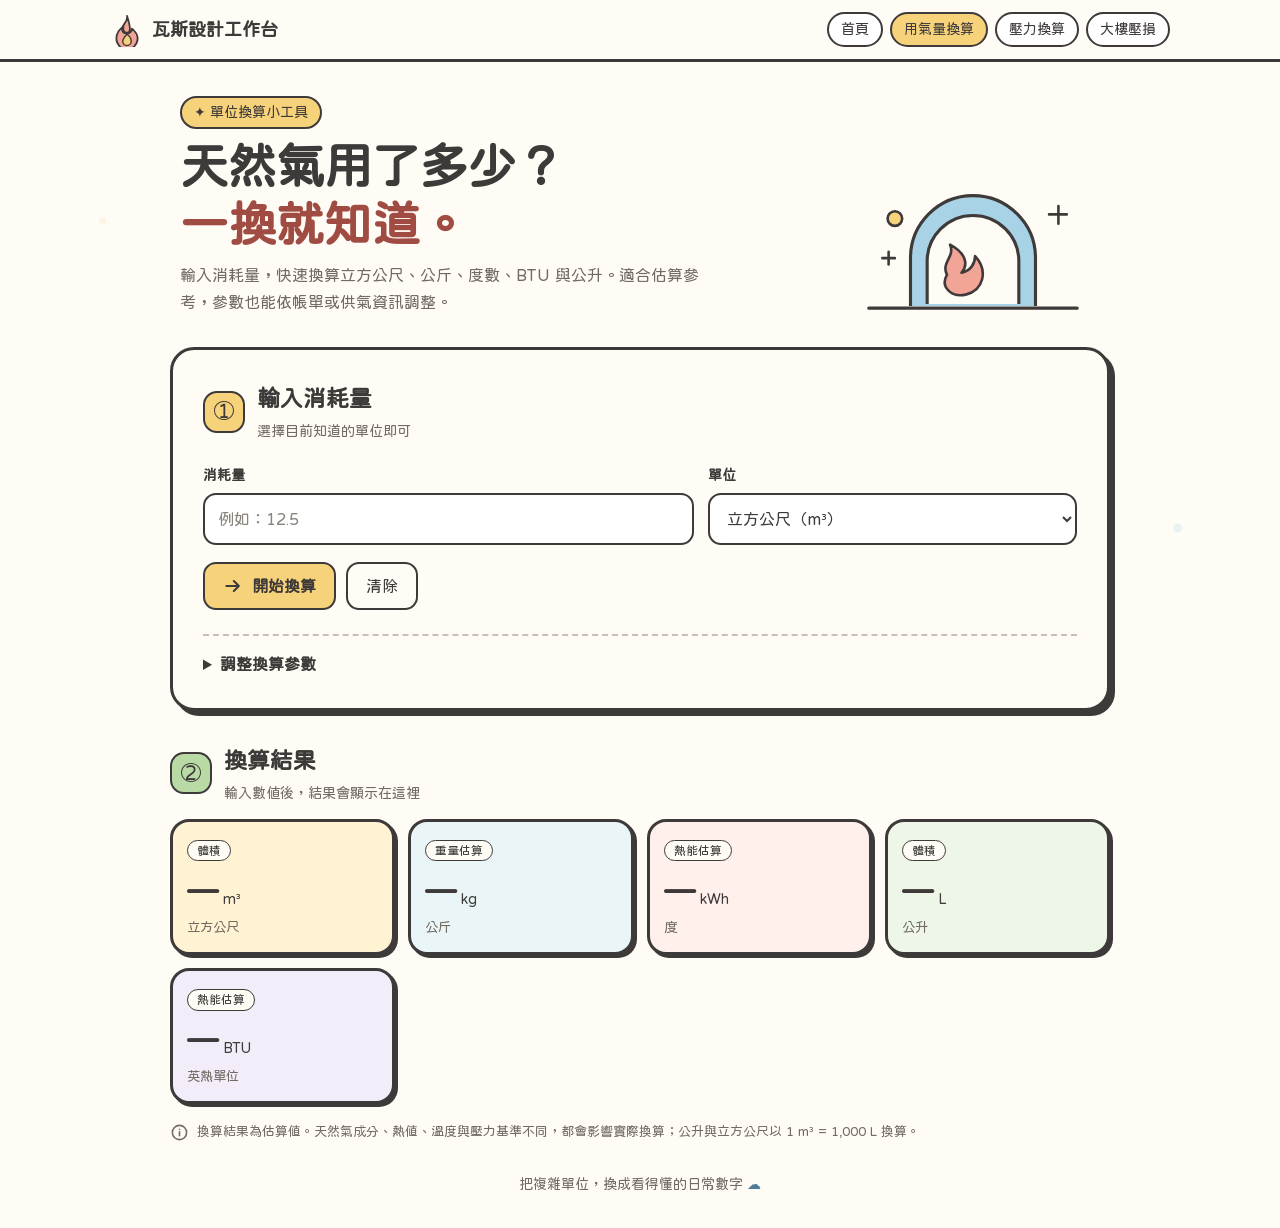
==== consumption.html @ 9aea8eed "Redesign professional gas engineering homepage Co-authored-by: Copilot <223556219+Copilot@users.nore" ====
<!doctype html>
<html lang="zh-Hant-TW">
<head>
  <meta charset="utf-8">
  <meta name="viewport" content="width=device-width, initial-scale=1, viewport-fit=cover">
  <meta name="theme-color" content="#FFFCF6">
  <meta name="description" content="天然氣消耗量單位換算工具，可換算立方公尺、公斤、度（kWh）、BTU 與公升。">
  <title>用氣量換算｜身為一位專業的瓦斯設計員</title>
  <link rel="preconnect" href="https://fonts.googleapis.com">
  <link rel="preconnect" href="https://fonts.gstatic.com" crossorigin>
  <link href="https://fonts.googleapis.com/css2?family=Huninn&display=swap" rel="stylesheet">
  <link rel="stylesheet" href="gas.css">
  <script src="gas.js" defer></script>
</head>
<body>
  <header class="topbar">
    <a class="brand" href="index.html" aria-label="瓦斯設計工作台首頁">
      <svg viewBox="0 0 48 48" aria-hidden="true">
        <path d="M24 4c2 9-7 11-7 19 0 4 3 6 7 6s7-3 7-7c5 4 8 9 8 14a15 15 0 0 1-30 0c0-7 4-13 10-17-1 6 1 9 5 9 5 0 6-5 0-24Z" fill="#F2A497" stroke="#3E3A39" stroke-width="2.5" stroke-linejoin="round"/>
        <path d="M24 30c-4 4-6 7-6 10a6 6 0 0 0 12 0c0-3-2-7-6-10Z" fill="#F6D27A" stroke="#3E3A39" stroke-width="2"/>
      </svg>
      <span>瓦斯設計工作台</span>
    </a>
    <nav class="page-nav" aria-label="瓦斯換算工具">
      <a class="page-nav__link" href="index.html">首頁</a>
      <a class="page-nav__link page-nav__link--active" href="consumption.html" aria-current="page">用氣量換算</a>
      <a class="page-nav__link" href="pressure.html">壓力換算</a>
      <a class="page-nav__link" href="pipe-loss.html">大樓壓損</a>
    </nav>
  </header>

  <main class="page">
    <section class="intro" aria-labelledby="page-title">
      <p class="eyebrow"><span aria-hidden="true">✦</span> 單位換算小工具</p>
      <h1 id="page-title">天然氣用了多少？<br><span>一換就知道。</span></h1>
      <p class="intro__copy">輸入消耗量，快速換算立方公尺、公斤、度數、BTU 與公升。適合估算參考，參數也能依帳單或供氣資訊調整。</p>
      <div class="doodle" aria-hidden="true">
        <svg viewBox="0 0 240 150">
          <path d="M20 124h200" fill="none" stroke="#3E3A39" stroke-width="3" stroke-linecap="round"/>
          <path d="M60 122V76a60 60 0 0 1 120 0v46" fill="#A8D3E6" stroke="#3E3A39" stroke-width="3"/>
          <path d="M76 120V79a44 44 0 0 1 88 0v41" fill="#FFFCF6" stroke="#3E3A39" stroke-width="3"/>
          <path d="M95 92c-6-12 8-17 3-29 15 8 18 19 11 27 9-2 13-9 13-16 13 14 8 33-9 37-13 3-25-7-18-19Z" fill="#F2A497" stroke="#3E3A39" stroke-width="2.5" stroke-linejoin="round"/>
          <circle cx="45" cy="38" r="7" fill="#F6D27A" stroke="#3E3A39" stroke-width="2.5"/>
          <path d="M193 34h17m-8-8v17" stroke="#3E3A39" stroke-width="2.5" stroke-linecap="round"/>
          <path d="M33 76h12m-6-6v12" stroke="#3E3A39" stroke-width="2.5" stroke-linecap="round"/>
        </svg>
      </div>
    </section>

    <section class="calculator card" aria-labelledby="calculator-title">
      <div class="section-title">
        <span class="section-icon" aria-hidden="true">①</span>
        <div>
          <h2 id="calculator-title">輸入消耗量</h2>
          <p>選擇目前知道的單位即可</p>
        </div>
      </div>

      <form id="conversion-form" novalidate>
        <div class="input-row">
          <label class="field" for="amount">
            <span class="field__label">消耗量</span>
            <input id="amount" name="amount" type="number" min="0" step="any" inputmode="decimal" placeholder="例如：12.5" aria-describedby="form-error">
          </label>
          <label class="field field--unit" for="unit">
            <span class="field__label">單位</span>
            <select id="unit" name="unit">
              <option value="m3">立方公尺（m³）</option>
              <option value="kg">公斤（kg）</option>
              <option value="kwh">度（kWh）</option>
              <option value="btu">英熱單位（BTU）</option>
              <option value="l">公升（L）</option>
            </select>
          </label>
        </div>
        <p id="form-error" class="form-error" role="alert" hidden></p>
        <div class="actions">
          <button class="button button--primary" type="submit">
            <svg viewBox="0 0 24 24" aria-hidden="true"><path d="M4 12h15m-6-6 6 6-6 6" fill="none" stroke="currentColor" stroke-width="2.5" stroke-linecap="round" stroke-linejoin="round"/></svg>
            開始換算
          </button>
          <button class="button button--quiet" id="clear-button" type="reset">清除</button>
        </div>
      </form>

      <details class="settings">
        <summary>調整換算參數</summary>
        <p class="settings__hint">預設為估算值；若有帳單或供氣商提供的資料，請以實際資訊替換。</p>
        <div class="settings__grid">
          <label class="field" for="energy-factor">
            <span class="field__label">每立方公尺熱值（kWh/m³）</span>
            <input id="energy-factor" type="number" min="0" step="any" value="10.55" inputmode="decimal">
          </label>
          <label class="field" for="density-factor">
            <span class="field__label">每立方公尺重量（kg/m³）</span>
            <input id="density-factor" type="number" min="0" step="any" value="0.72" inputmode="decimal">
          </label>
        </div>
      </details>
    </section>

    <section class="results" aria-labelledby="results-title" aria-live="polite">
      <div class="section-title section-title--results">
        <span class="section-icon section-icon--green" aria-hidden="true">②</span>
        <div>
          <h2 id="results-title">換算結果</h2>
          <p id="result-caption">輸入數值後，結果會顯示在這裡</p>
        </div>
      </div>
      <div class="result-grid">
        <article class="result-card result-card--yellow">
          <span class="result-card__label">體積</span>
          <p class="result-value"><output id="result-m3">—</output><span>m³</span></p>
          <small>立方公尺</small>
        </article>
        <article class="result-card result-card--blue">
          <span class="result-card__label">重量估算</span>
          <p class="result-value"><output id="result-kg">—</output><span>kg</span></p>
          <small>公斤</small>
        </article>
        <article class="result-card result-card--coral">
          <span class="result-card__label">熱能估算</span>
          <p class="result-value"><output id="result-kwh">—</output><span>kWh</span></p>
          <small>度</small>
        </article>
        <article class="result-card result-card--green">
          <span class="result-card__label">體積</span>
          <p class="result-value"><output id="result-l">—</output><span>L</span></p>
          <small>公升</small>
        </article>
        <article class="result-card result-card--purple">
          <span class="result-card__label">熱能估算</span>
          <p class="result-value"><output id="result-btu">—</output><span>BTU</span></p>
          <small>英熱單位</small>
        </article>
      </div>
      <p class="disclaimer">
        <svg viewBox="0 0 24 24" aria-hidden="true"><circle cx="12" cy="12" r="9" fill="none" stroke="currentColor" stroke-width="2"/><path d="M12 11v5m0-8h.01" stroke="currentColor" stroke-width="2" stroke-linecap="round"/></svg>
        換算結果為估算值。天然氣成分、熱值、溫度與壓力基準不同，都會影響實際換算；公升與立方公尺以 1 m³ = 1,000 L 換算。
      </p>
    </section>

    <footer class="footer">把複雜單位，換成看得懂的日常數字 <span aria-hidden="true">☁</span></footer>
  </main>
</body>
</html>
---- gas.css ----
:root {
  color-scheme: light;
  --paper: #fffcf6;
  --ink: #3e3a39;
  --muted: #716b63;
  --coral: #f2a497;
  --yellow: #f6d27a;
  --blue: #a8d3e6;
  --green: #b9daa5;
  --line: 3px solid var(--ink);
  --shadow: 5px 5px 0 var(--ink);
  font-family: "Huninn", "PingFang TC", "Noto Sans TC", "Microsoft JhengHei", sans-serif;
  scroll-behavior: smooth;
}

*, *::before, *::after { box-sizing: border-box; }

body {
  margin: 0;
  color: var(--ink);
  background:
    radial-gradient(circle at 8% 18%, rgb(246 210 122 / 18%) 0 3px, transparent 4px),
    radial-gradient(circle at 92% 43%, rgb(168 211 230 / 25%) 0 4px, transparent 5px),
    var(--paper);
  font-size: 16px;
  line-height: 1.65;
}

button, input, select { font: inherit; }
button, select { color: inherit; }
a { color: inherit; }
svg { display: block; }
:focus-visible { outline: 3px dashed #527b65; outline-offset: 4px; }

.topbar {
  display: flex;
  min-height: 62px;
  align-items: center;
  justify-content: space-between;
  gap: 12px;
  border-bottom: var(--line);
  background: var(--paper);
  padding: 8px max(16px, calc((100vw - 1060px) / 2));
}

.brand {
  display: inline-flex;
  align-items: center;
  gap: 8px;
  font-size: 18px;
  font-weight: 700;
  text-decoration: none;
  white-space: nowrap;
}

.brand svg { width: 34px; height: 34px; }
.page-nav { display: flex; flex-wrap: wrap; justify-content: flex-end; gap: 7px; }
.page-nav__link { border: 2px solid var(--ink); border-radius: 999px; background: white; padding: 4px 12px; font-size: 14px; text-decoration: none; transition: background .15s ease; }
.page-nav__link:hover, .page-nav__link--active { background: var(--yellow); }

.page { width: min(940px, calc(100% - 32px)); margin: 0 auto; padding-bottom: 32px; }

.intro {
  position: relative;
  display: grid;
  min-height: 250px;
  align-content: center;
  padding: 34px 270px 32px 10px;
}

.eyebrow {
  width: fit-content;
  margin: 0 0 9px;
  border: 2px solid var(--ink);
  border-radius: 999px;
  background: var(--yellow);
  padding: 3px 12px;
  font-size: 14px;
}

h1, h2, p { margin-top: 0; }
h1 { margin-bottom: 9px; font-size: clamp(32px, 5vw, 48px); line-height: 1.2; }
h1 span { color: #a14c43; }
.intro__copy { max-width: 530px; margin: 0; color: var(--muted); }
.doodle { position: absolute; right: 12px; bottom: 12px; width: min(250px, 34%); }

.card { border: var(--line); border-radius: 24px; background: var(--paper); box-shadow: var(--shadow); }
.calculator { padding: clamp(18px, 4vw, 30px); }
.section-title { display: flex; align-items: center; gap: 12px; margin-bottom: 21px; }
.section-icon { display: grid; width: 42px; height: 42px; flex: 0 0 42px; place-items: center; border: 2px solid var(--ink); border-radius: 14px; background: var(--yellow); font-size: 22px; }
.section-icon--green { background: var(--green); }
.section-title h2 { margin: 0; font-size: 23px; }
.section-title p { margin: 2px 0 0; color: var(--muted); font-size: 14px; }

.input-row { display: grid; grid-template-columns: minmax(0, 1fr) minmax(190px, .75fr); gap: 14px; }
.field { display: grid; gap: 6px; min-width: 0; }
.field__label { font-size: 14px; font-weight: 700; }
.field input, .field select {
  width: 100%;
  min-height: 52px;
  border: 2px solid var(--ink);
  border-radius: 13px;
  background: white;
  padding: 9px 13px;
}
.field input::placeholder { color: #89847b; }
.field input:focus, .field select:focus { outline: 3px dashed #527b65; outline-offset: 3px; }

.actions { display: flex; flex-wrap: wrap; gap: 10px; margin-top: 17px; }
.button { display: inline-flex; min-height: 48px; align-items: center; justify-content: center; gap: 9px; border: 2px solid var(--ink); border-radius: 13px; padding: 8px 18px; cursor: pointer; transition: transform .15s ease, box-shadow .15s ease; }
.button:hover { transform: translateY(-2px); box-shadow: 2px 3px 0 var(--ink); }
.button--primary { background: var(--yellow); font-weight: 700; }
.button--primary svg { width: 20px; height: 20px; }
.button--quiet { background: transparent; }

.form-error { margin: 10px 0 0; color: #9d2922; font-size: 14px; }
.settings { margin-top: 24px; border-top: 2px dashed #c8c0b3; padding-top: 15px; }
.settings summary { width: fit-content; cursor: pointer; font-weight: 700; }
.settings__hint { margin: 8px 0 12px; color: var(--muted); font-size: 14px; }
.settings__grid { display: grid; grid-template-columns: repeat(2, minmax(0, 1fr)); gap: 14px; }
.settings .field input { min-height: 45px; }

.results { padding-top: 31px; }
.section-title--results { margin-bottom: 14px; }
.result-grid { display: grid; grid-template-columns: repeat(4, minmax(0, 1fr)); gap: 13px; }
.result-card { min-width: 0; border: var(--line); border-radius: 19px; padding: 14px; box-shadow: 3px 3px 0 var(--ink); }
.result-card--yellow { background: #fff3d4; }
.result-card--blue { background: #eaf5f8; }
.result-card--coral { background: #fff0ec; }
.result-card--green { background: #eef6e8; }
.result-card--purple { background: #f3edfa; }
.result-card__label { display: inline-block; border: 1.5px solid var(--ink); border-radius: 999px; background: var(--paper); padding: 0 9px; font-size: 12px; }
.result-value { display: flex; align-items: baseline; gap: 5px; overflow-wrap: anywhere; margin: 12px 0 0; font-size: clamp(23px, 4vw, 31px); font-weight: 700; line-height: 1.25; font-variant-numeric: tabular-nums; }
.result-value span { flex: 0 0 auto; font-size: 14px; font-weight: 400; }
.result-card small { display: block; margin-top: 3px; color: var(--muted); }

.disclaimer { display: flex; align-items: flex-start; gap: 8px; margin: 17px 0 0; color: var(--muted); font-size: 13px; }
.disclaimer svg { width: 19px; height: 19px; flex: 0 0 19px; margin-top: 2px; }
.footer { padding-top: 31px; color: var(--muted); text-align: center; font-size: 14px; }
.footer span { color: #527b9b; }

.pressure-intro { min-height: 0; padding-block: 35px 20px; }
.pressure-intro .intro__copy { max-width: 700px; }
.pressure-card { padding: clamp(18px, 4vw, 30px); }
.pressure-results { margin-top: 24px; }
.table-wrap { overflow-x: auto; border: 2px solid var(--ink); border-radius: 14px; background: white; -webkit-overflow-scrolling: touch; }
.conversion-table { width: 100%; min-width: 760px; border-collapse: collapse; font-variant-numeric: tabular-nums; }
.conversion-table th, .conversion-table td { border: 1px solid #6f7774; padding: 9px 10px; text-align: right; white-space: nowrap; }
.conversion-table thead th { background: #39e6c6; text-align: center; }
.conversion-table thead th:first-child, .conversion-table tbody th { background: #b7f5eb; }
.conversion-table tbody th { position: sticky; left: 0; z-index: 1; text-align: left; }
.conversion-table tbody tr:nth-child(even) { background: #e6fbf7; }

.building-fields { display: grid; grid-template-columns: repeat(3, minmax(0, 1fr)); gap: 14px; }
.settings__hint { margin: 14px 0 0; color: var(--muted); font-size: 14px; }
.segments-card, .loss-output { margin-top: 24px; }
.segment-table-wrap { overflow-x: auto; border: 2px solid var(--ink); border-radius: 14px; background: white; -webkit-overflow-scrolling: touch; }
.segment-table { width: 100%; min-width: 930px; border-collapse: collapse; font-variant-numeric: tabular-nums; }
.segment-table th, .segment-table td { border: 1px solid #b9b3a9; padding: 7px; text-align: center; vertical-align: middle; }
.segment-table thead th { background: #eaf5f8; font-size: 13px; white-space: nowrap; }
.segment-table td input { width: 100%; min-width: 68px; min-height: 40px; border: 1.5px solid #827b71; border-radius: 8px; background: var(--paper); padding: 5px 7px; text-align: center; font-variant-numeric: tabular-nums; }
.segment-table td input:focus { outline: 3px dashed #527b65; outline-offset: 2px; }
.segment-table td:nth-child(1) input, .segment-table td:nth-child(2) input { min-width: 84px; }
.remove-segment { min-height: 36px; border: 1.5px solid var(--ink); border-radius: 8px; background: #fff0ec; padding: 4px 8px; cursor: pointer; white-space: nowrap; }
.remove-segment:disabled { opacity: .45; cursor: not-allowed; }
.loss-summary { grid-template-columns: repeat(4, minmax(0, 1fr)); }
.loss-summary .result-value { font-size: clamp(20px, 3vw, 29px); }
.pressure-status { margin: 17px 0 14px; border: 2px dashed var(--ink); border-radius: 12px; background: #fff3d4; padding: 10px 13px; font-weight: 700; }
.pressure-status[data-state="ok"] { background: #eef6e8; }
.pressure-status[data-state="error"] { background: #fff0ec; color: #8c2822; }
.result-table-wrap { margin-top: 12px; }
.result-table { min-width: 1020px; }
.formula-note { margin-top: 20px; border-top: 2px dashed #c8c0b3; padding-top: 14px; }
.formula-note summary { width: fit-content; cursor: pointer; font-weight: 700; }
.formula-note p { margin: 10px 0 0; color: var(--muted); font-size: 14px; }
@media (max-width: 640px) {
  .intro { min-height: 0; padding: 28px 4px 22px; }
  .intro__copy { max-width: 75%; }
  .doodle { right: 0; bottom: 12px; width: 30%; }
  .result-grid { grid-template-columns: repeat(2, minmax(0, 1fr)); }
  .building-fields { grid-template-columns: repeat(2, minmax(0, 1fr)); }
}

@media (max-width: 430px) {
  .topbar { min-height: 56px; padding-inline: 12px; }
  .brand { gap: 5px; font-size: 16px; }
  .brand svg { width: 30px; height: 30px; }
  .page-nav { gap: 5px; }
  .page-nav__link { padding: 4px 8px; font-size: 12px; }
  .page { width: min(100% - 24px, 940px); }
  .intro__copy { max-width: 100%; padding-right: 68px; font-size: 14px; }
  .doodle { right: -5px; bottom: 4px; width: 90px; opacity: .8; }
  .input-row, .settings__grid { grid-template-columns: 1fr; gap: 11px; }
  .building-fields { grid-template-columns: 1fr; gap: 11px; }
  .field--unit { max-width: none; }
  .result-card { padding: 11px; }
}

@media (prefers-reduced-motion: reduce) {
  *, *::before, *::after { scroll-behavior: auto !important; transition-duration: .01ms !important; }
}

/* Professional tool landing page */
.home-page { background: #f3f6f5; color: #203331; }
.home-topbar { min-height: 70px; border-bottom: 1px solid #dce5e2; padding-inline: max(20px, calc((100vw - 1120px) / 2)); }
.home-topbar .brand { gap: 10px; font-size: 17px; }
.home-topbar .brand svg { width: 36px; height: 36px; }
.home-topbar .page-nav__link { border-color: transparent; background: transparent; color: #50615d; font-size: 14px; }
.home-topbar .page-nav__link:hover, .home-topbar .page-nav__link--active { border-color: #d7e4df; background: #eaf1ee; color: #183b3a; }
.home-main { width: min(1120px, calc(100% - 40px)); margin-inline: auto; padding: 28px 0 24px; }
.home-hero {
  position: relative;
  display: grid;
  min-height: 430px;
  grid-template-columns: minmax(0, .95fr) minmax(0, 1.05fr);
  align-items: center;
  gap: 28px;
  overflow: hidden;
  border: 1px solid #204642;
  border-radius: 26px;
  background: linear-gradient(118deg, #173b39 0%, #204a45 58%, #2a5a52 100%);
  padding: clamp(32px, 6vw, 68px);
  color: #f8fbf9;
  box-shadow: 0 16px 40px rgb(25 54 49 / 12%);
}
.home-hero::before, .home-hero::after { position: absolute; border: 1px solid rgb(227 240 235 / 10%); border-radius: 50%; content: ""; pointer-events: none; }
.home-hero::before { width: 410px; height: 410px; top: -270px; left: 36%; }
.home-hero::after { width: 270px; height: 270px; right: -180px; bottom: -180px; }
.home-hero__copy, .home-hero__visual { position: relative; z-index: 1; }
.home-eyebrow, .home-kicker { color: #8db9aa; font-size: 11px; font-weight: 700; letter-spacing: .16em; }
.home-eyebrow { display: flex; align-items: center; gap: 9px; margin: 0 0 18px; }
.home-eyebrow span { width: 8px; height: 8px; border-radius: 50%; background: #df9c69; box-shadow: 0 0 0 4px rgb(223 156 105 / 17%); }
.home-hero h1 { margin: 0; color: #fff; font-size: clamp(35px, 5vw, 57px); font-weight: 700; letter-spacing: .02em; line-height: 1.28; }
.home-hero h1 span { color: #e4b185; }
.home-hero__lead { max-width: 430px; margin: 19px 0 25px; color: #d2e0db; font-size: 16px; line-height: 1.9; }
.home-cta { display: inline-flex; min-height: 48px; align-items: center; gap: 15px; border: 1px solid #e8bc93; border-radius: 10px; background: #e8bc93; padding: 10px 17px; color: #203a36; font-weight: 700; text-decoration: none; transition: background .18s ease, transform .18s ease; }
.home-cta:hover { transform: translateY(-2px); background: #f0cba8; }
.home-cta svg { width: 19px; height: 19px; }
.home-hero__note { margin: 13px 0 0; color: #a9c2b9; font-size: 12px; }
.home-hero__visual { display: grid; place-items: center; min-width: 0; }
.schematic { position: relative; width: min(100%, 460px); border: 1px solid rgb(231 243 238 / 18%); border-radius: 19px; background: #f3f7f5; padding: 12px; box-shadow: 0 18px 35px rgb(8 28 26 / 19%); transform: rotate(1deg); }
.schematic > svg { width: 100%; height: auto; border-radius: 12px; }
.schematic__tag { display: flex; align-items: center; gap: 8px; padding: 8px 7px 2px; color: #405b55; font-size: 12px; }
.schematic__tag span { width: 7px; height: 7px; border-radius: 50%; background: #df9c69; }
.hero-stamp { position: absolute; right: -9px; bottom: -13px; display: flex; width: 75px; height: 75px; align-items: center; justify-content: center; gap: 5px; border: 1px solid #dce7e2; border-radius: 50%; background: #fff; color: #315d58; box-shadow: 0 8px 18px rgb(22 51 46 / 16%); transform: rotate(-8deg); }
.hero-stamp strong { color: #c6784b; font-size: 22px; }
.hero-stamp span { font-size: 11px; font-weight: 700; line-height: 1.3; }
.hero-index { position: absolute; right: 25px; bottom: 17px; color: rgb(236 245 241 / 45%); font-size: 10px; letter-spacing: .15em; }
.tools-section { padding-top: 53px; }
.home-section-heading { display: flex; align-items: end; justify-content: space-between; gap: 18px; margin-bottom: 18px; }
.home-kicker { margin: 0 0 6px; color: #66897e; }
.home-section-heading h2 { margin: 0; color: #203331; font-size: clamp(24px, 3vw, 31px); font-weight: 700; }
.home-section-heading > p { margin: 0 0 3px; color: #6b7b76; font-size: 14px; }
.tool-grid { display: grid; grid-template-columns: repeat(3, minmax(0, 1fr)); gap: 16px; }
.tool-card { display: flex; min-height: 250px; flex-direction: column; border: 1px solid #dce5e2; border-radius: 17px; background: #fff; padding: 21px; color: #243b37; text-decoration: none; box-shadow: 0 4px 14px rgb(35 62 56 / 4%); transition: transform .18s ease, border-color .18s ease, box-shadow .18s ease; }
.tool-card:hover { transform: translateY(-4px); border-color: #91b4a8; box-shadow: 0 12px 24px rgb(35 62 56 / 9%); }
.tool-card--featured { border-color: #315d58; background: #244b46; color: #f8fbf9; }
.tool-card__top { display: flex; align-items: flex-start; justify-content: space-between; margin-bottom: 18px; }
.tool-card__icon { display: grid; width: 47px; height: 47px; place-items: center; border-radius: 13px; background: #e3eee9; color: #315d58; }
.tool-card__icon svg { width: 32px; height: 32px; }
.tool-card__icon--blue { background: #e9f1f5; color: #557d8b; }
.tool-card__icon--sand { background: #f6eee5; color: #9c704b; }
.tool-card--featured .tool-card__icon { background: #e6eee9; }
.tool-card__arrow { color: #91a69f; font-size: 20px; line-height: 1; transition: transform .18s ease; }
.tool-card:hover .tool-card__arrow { transform: translate(2px, -2px); }
.tool-card__eyebrow { color: #77968c; font-size: 10px; font-weight: 700; letter-spacing: .14em; }
.tool-card--featured .tool-card__eyebrow { color: #a9c6bb; }
.tool-card h3 { margin: 5px 0 7px; font-size: 20px; font-weight: 700; }
.tool-card > p { margin: 0 0 18px; color: #71807a; font-size: 13px; line-height: 1.75; }
.tool-card--featured > p { color: #d0dfd9; }
.tool-card__link { display: flex; align-items: center; justify-content: space-between; margin-top: auto; border-top: 1px solid #e6ece9; padding-top: 12px; color: #315d58; font-size: 13px; font-weight: 700; }
.tool-card--featured .tool-card__link { border-top-color: rgb(237 246 242 / 20%); color: #f0c9a8; }
.method-strip { display: grid; grid-template-columns: 1.3fr repeat(3, 1fr); gap: 14px; margin-top: 30px; border: 1px solid #dce5e2; border-radius: 18px; background: #eaf0ed; padding: 22px; }
.method-strip__title { align-self: center; }
.method-strip__title .home-kicker { display: block; font-size: 9px; }
.method-strip__title strong { display: block; color: #294741; font-size: 17px; line-height: 1.5; }
.method-step { display: grid; align-content: center; gap: 3px; border-left: 1px solid #d0dcd7; padding-left: 17px; }
.method-step > span { color: #bd8057; font-size: 11px; font-weight: 700; letter-spacing: .12em; }
.method-step strong { color: #304943; font-size: 14px; }
.method-step small { color: #71807a; font-size: 11px; line-height: 1.5; }
.home-disclaimer { display: flex; align-items: flex-start; gap: 11px; margin-top: 17px; border: 1px solid #e6dfd3; border-radius: 12px; background: #faf8f3; padding: 13px 16px; }
.home-disclaimer__icon { display: grid; width: 20px; height: 20px; flex: 0 0 20px; place-items: center; border-radius: 50%; background: #eee2ce; color: #745b38; font-family: Georgia, serif; font-size: 13px; font-weight: 700; }
.home-disclaimer p { margin: 0; color: #70736d; font-size: 12px; line-height: 1.7; }
.home-disclaimer strong { color: #4a544e; }
.home-footer { display: flex; flex-wrap: wrap; align-items: center; justify-content: space-between; gap: 10px; margin-top: 24px; border-top: 1px solid #dce5e2; padding-top: 15px; color: #788780; font-size: 11px; }
.home-footer__brand { color: #315d58; font-size: 13px; font-weight: 700; text-decoration: none; }

@media (max-width: 800px) {
  .home-hero { grid-template-columns: 1fr; gap: 30px; }
  .home-hero__copy { max-width: 600px; }
  .home-hero__visual { justify-items: start; padding: 0 8px 10px 0; }
  .schematic { width: min(100%, 540px); }
  .method-strip { grid-template-columns: repeat(3, 1fr); }
  .method-strip__title { grid-column: 1 / -1; }
  .method-step:first-of-type { border-left: 0; padding-left: 0; }
}

@media (max-width: 600px) {
  .home-topbar { align-items: flex-start; flex-direction: column; gap: 5px; padding: 9px 14px; }
  .home-topbar .brand { font-size: 15px; }
  .home-topbar .brand svg { width: 30px; height: 30px; }
  .home-topbar .page-nav { width: 100%; justify-content: flex-start; gap: 3px; }
  .home-topbar .page-nav__link { padding: 4px 8px; font-size: 12px; }
  .home-main { width: calc(100% - 24px); padding-top: 14px; }
  .home-hero { min-height: 0; gap: 26px; border-radius: 19px; padding: 27px 22px 30px; }
  .home-hero h1 { font-size: clamp(34px, 9vw, 46px); }
  .home-hero__lead { margin-block: 14px 19px; font-size: 14px; }
  .home-hero__note { max-width: 250px; font-size: 11px; }
  .hero-stamp { right: -4px; bottom: -9px; width: 64px; height: 64px; }
  .tools-section { padding-top: 35px; }
  .home-section-heading { align-items: flex-start; flex-direction: column; gap: 3px; }
  .tool-grid { grid-template-columns: 1fr; gap: 11px; }
  .tool-card { min-height: 0; padding: 17px; }
  .tool-card__top { margin-bottom: 12px; }
  .method-strip { grid-template-columns: 1fr; gap: 14px; padding: 17px; }
  .method-strip__title { grid-column: auto; }
  .method-step, .method-step:first-of-type { border-top: 1px solid #d0dcd7; border-left: 0; padding: 11px 0 0; }
  .home-disclaimer { padding: 11px; }
  .home-footer { align-items: flex-start; flex-direction: column; gap: 4px; }
}
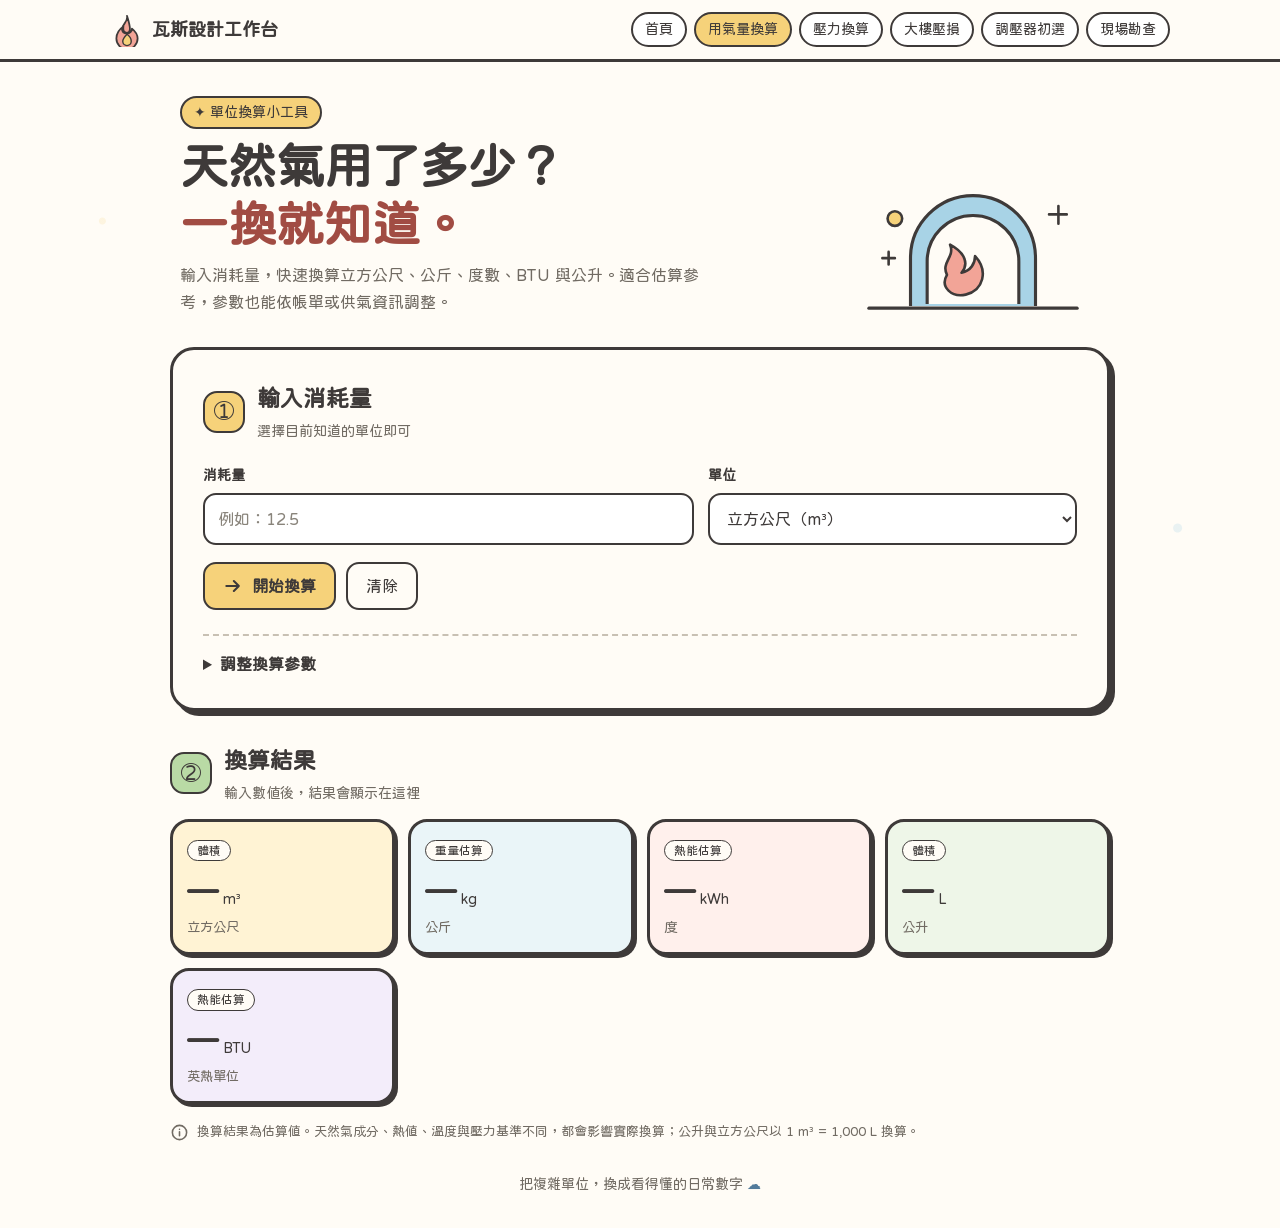
==== commit 6b782c96: "Add regulator screening and site checklist tools Co-authored-by: Copilot <223556219+Copilot@users.no" ====
--- a/consumption.html
+++ b/consumption.html
@@ -26,6 +26,8 @@
       <a class="page-nav__link page-nav__link--active" href="consumption.html" aria-current="page">用氣量換算</a>
       <a class="page-nav__link" href="pressure.html">壓力換算</a>
       <a class="page-nav__link" href="pipe-loss.html">大樓壓損</a>
+      <a class="page-nav__link" href="regulator.html">調壓器初選</a>
+      <a class="page-nav__link" href="checklist.html">現場勘查</a>
     </nav>
   </header>
 
--- a/gas.css
+++ b/gas.css
@@ -194,6 +194,12 @@
   .building-fields { grid-template-columns: 1fr; gap: 11px; }
   .field--unit { max-width: none; }
   .result-card { padding: 11px; }
+}
+
+@media (max-width: 760px) {
+  .topbar { flex-direction: column; align-items: stretch; }
+  .brand { align-self: center; }
+  .page-nav { justify-content: center; }
 }
 
 @media (prefers-reduced-motion: reduce) {
@@ -318,3 +324,40 @@
   .home-disclaimer { padding: 11px; }
   .home-footer { align-items: flex-start; flex-direction: column; gap: 4px; }
 }
+
+.candidate-card, .checklist-section { margin-top: 20px; padding: clamp(18px, 4vw, 26px); }
+.regulator-results-card { margin-top: 24px; }
+.candidate-table-wrap { overflow-x: auto; border: 2px solid var(--ink); border-radius: 14px; background: white; -webkit-overflow-scrolling: touch; }
+.candidate-table { width: 100%; min-width: 970px; border-collapse: collapse; }
+.candidate-table th, .candidate-table td { border: 1px solid #b9b3a9; padding: 7px; text-align: left; vertical-align: middle; }
+.candidate-table thead th { background: #eaf5f8; font-size: 13px; white-space: nowrap; }
+.candidate-table input { width: 100%; min-width: 88px; min-height: 40px; border: 1.5px solid #827b71; border-radius: 8px; background: var(--paper); padding: 5px 7px; }
+.candidate-table td:first-child input { min-width: 130px; }
+.candidate-remove { min-height: 36px; border: 1.5px solid var(--ink); border-radius: 8px; background: #fff0ec; padding: 4px 8px; cursor: pointer; white-space: nowrap; }
+.candidate-result { margin: 15px 0 0; border: 2px dashed var(--ink); border-radius: 12px; background: #fff3d4; padding: 12px 14px; }
+.candidate-result[data-state="ok"] { background: #eef6e8; }
+.candidate-result[data-state="error"] { background: #fff0ec; color: #8c2822; }
+.candidate-result-list { display: grid; gap: 9px; margin-top: 14px; }
+.candidate-result-item { display: grid; grid-template-columns: minmax(120px, .7fr) minmax(0, 2fr); gap: 12px; border: 1px solid #dce5e2; border-radius: 12px; background: white; padding: 12px 14px; }
+.candidate-result-item strong { overflow-wrap: anywhere; }
+.candidate-result-item span { color: var(--muted); }
+.checklist-meta { display: grid; grid-template-columns: repeat(2, minmax(0, 1fr)); gap: 14px; }
+.checklist-section h2 { margin: 0 0 14px; font-size: 21px; }
+.checklist-items { display: grid; gap: 10px; }
+.checklist-item { display: flex; align-items: flex-start; gap: 10px; border: 1px solid #dce5e2; border-radius: 11px; background: white; padding: 10px 12px; }
+.checklist-item input { width: 20px; height: 20px; flex: 0 0 20px; margin: 3px 0 0; accent-color: #315d58; }
+.checklist-item span { min-width: 0; }
+.checklist-section textarea { width: 100%; min-height: 96px; border: 1.5px solid #827b71; border-radius: 10px; background: white; padding: 10px; resize: vertical; }
+.checklist-status { min-height: 1.5em; margin: 10px 0 0; color: #315d58; font-size: 14px; }
+.checklist-actions { display: flex; flex-wrap: wrap; gap: 10px; margin-top: 16px; }
+.checklist-actions .button--danger { background: #fff0ec; }
+.regulator-note { margin: 13px 0 0; color: var(--muted); font-size: 13px; }
+@media (max-width: 640px) {
+  .checklist-meta, .candidate-result-item { grid-template-columns: 1fr; }
+}
+@media print {
+  .topbar, .checklist-actions, .footer, .checklist-status { display: none !important; }
+  body { background: white; }
+  .page { width: 100%; }
+  .card, .checklist-section { break-inside: avoid; box-shadow: none; }
+}
